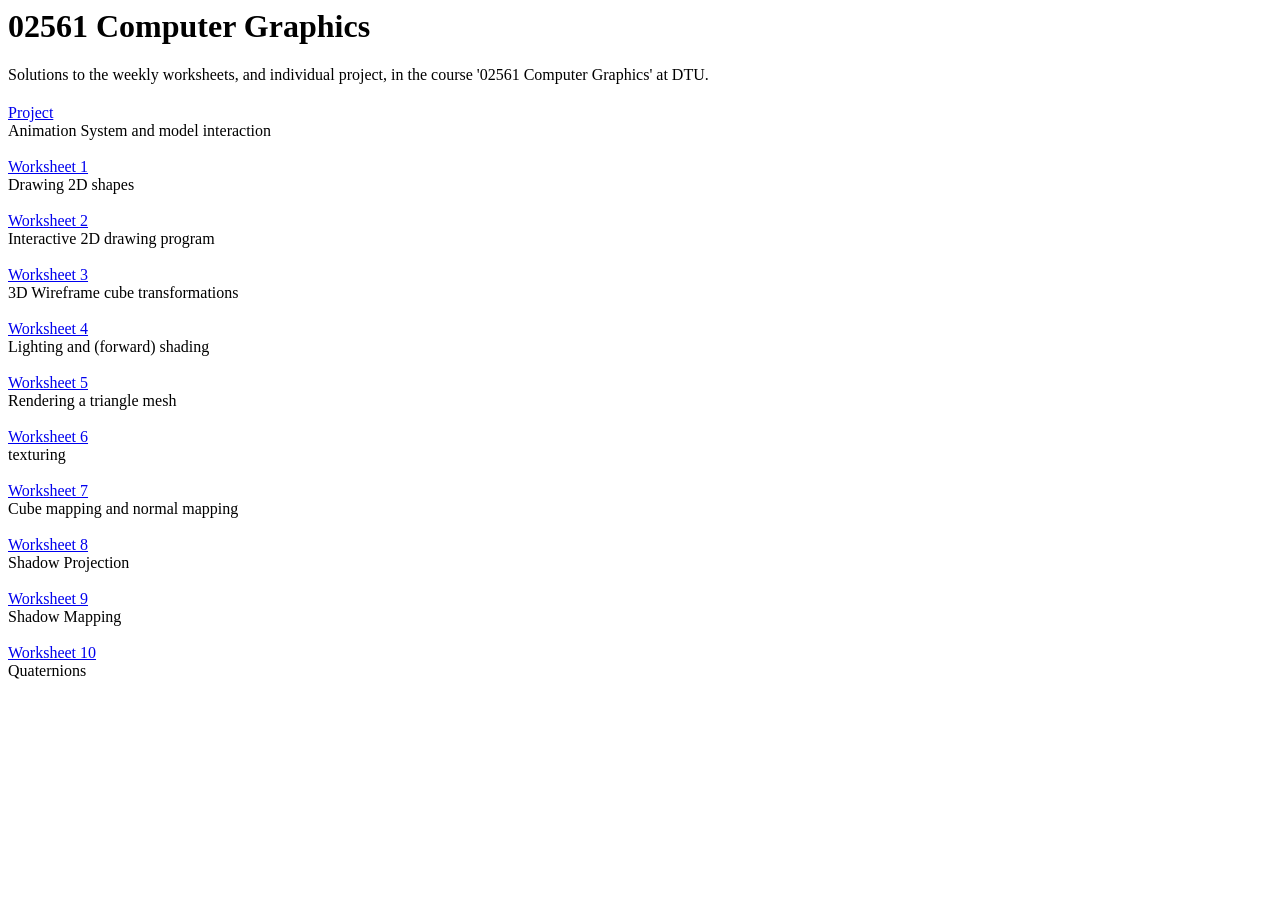
==== computergraphics/index.html @ fd913397 "cleanup" ====
<html lang="en"><head>
    <meta charset="UTF-8">
    <meta name="viewport" content="width=device-width, initial-scale=1.0">

    <link rel="stylesheet" href="general.css">

    <title>Computer Graphics</title>

</head>
<body>

    <h1>02561 Computer Graphics</h1>
    Solutions to the weekly worksheets, and individual project, in the course '02561 Computer Graphics' at DTU. 

    <h2></h2>

    <a href="Project/">Project</a><br>
    Animation System and model interaction<br><br>

    <a href="Worksheet01/">Worksheet 1</a><br>
    Drawing 2D shapes<br><br>

    <a href="Worksheet02/">Worksheet 2</a><br>
    Interactive 2D drawing program<br><br>

    <a href="Worksheet03/">Worksheet 3</a><br>
    3D Wireframe cube transformations<br><br>

    <a href="Worksheet04/">Worksheet 4</a><br>
    Lighting and (forward) shading<br><br>

    <a href="Worksheet05/">Worksheet 5</a><br>
    Rendering a triangle mesh<br><br>

    <a href="Worksheet06/">Worksheet 6</a><br>
    texturing<br><br>

    <a href="Worksheet07/">Worksheet 7</a><br>
    Cube mapping and normal mapping<br><br>

    <a href="Worksheet08/">Worksheet 8</a><br>
    Shadow Projection<br><br>

    <a href="Worksheet09/">Worksheet 9</a><br>
    Shadow Mapping<br><br>

    <a href="Worksheet10/">Worksheet 10</a><br>
    Quaternions<br><br>
</body></html>
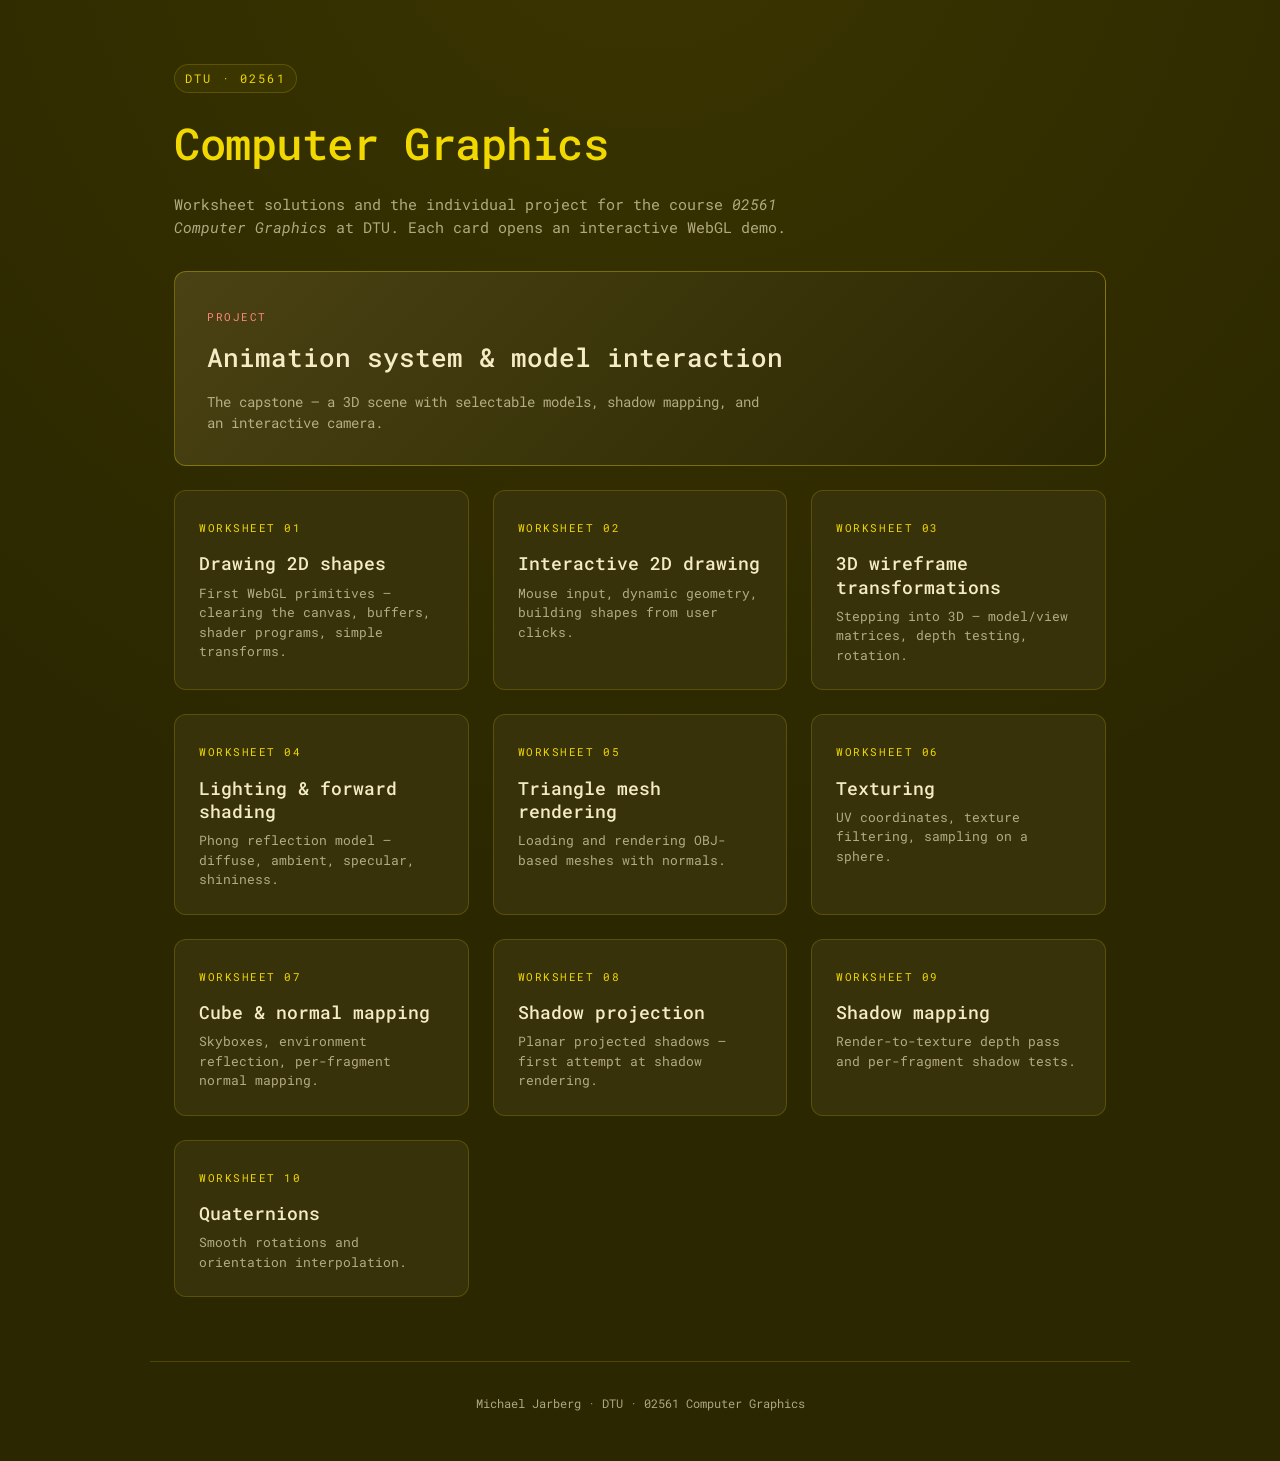
==== commit 528083bf: "look update" ====
--- a/computergraphics/index.html
+++ b/computergraphics/index.html
@@ -1,49 +1,103 @@
-<html lang="en"><head>
+<!doctype html>
+<html lang="en">
+<head>
     <meta charset="UTF-8">
     <meta name="viewport" content="width=device-width, initial-scale=1.0">
-
     <link rel="stylesheet" href="general.css">
-
-    <title>Computer Graphics</title>
-
+    <title>02561 Computer Graphics</title>
 </head>
 <body>
 
-    <h1>02561 Computer Graphics</h1>
-    Solutions to the weekly worksheets, and individual project, in the course '02561 Computer Graphics' at DTU. 
+<header class="site-header">
+    <span class="eyebrow">DTU &middot; 02561</span>
+    <h1>Computer Graphics</h1>
+    <p>Worksheet solutions and the individual project for the course <em>02561 Computer Graphics</em> at DTU. Each card opens an interactive WebGL demo.</p>
+</header>
 
-    <h2></h2>
+<main class="cards">
 
-    <a href="Project/">Project</a><br>
-    Animation System and model interaction<br><br>
+    <a class="card card--feature" href="Project/">
+        <span class="card-tag">Project</span>
+        <h3>Animation system &amp; model interaction</h3>
+        <p>The capstone &mdash; a 3D scene with selectable models, shadow mapping, and an interactive camera.</p>
+        <span class="card-arrow">&rarr;</span>
+    </a>
 
-    <a href="Worksheet01/">Worksheet 1</a><br>
-    Drawing 2D shapes<br><br>
+    <a class="card" href="Worksheet01/">
+        <span class="card-tag">Worksheet 01</span>
+        <h3>Drawing 2D shapes</h3>
+        <p>First WebGL primitives &mdash; clearing the canvas, buffers, shader programs, simple transforms.</p>
+        <span class="card-arrow">&rarr;</span>
+    </a>
 
-    <a href="Worksheet02/">Worksheet 2</a><br>
-    Interactive 2D drawing program<br><br>
+    <a class="card" href="Worksheet02/">
+        <span class="card-tag">Worksheet 02</span>
+        <h3>Interactive 2D drawing</h3>
+        <p>Mouse input, dynamic geometry, building shapes from user clicks.</p>
+        <span class="card-arrow">&rarr;</span>
+    </a>
 
-    <a href="Worksheet03/">Worksheet 3</a><br>
-    3D Wireframe cube transformations<br><br>
+    <a class="card" href="Worksheet03/">
+        <span class="card-tag">Worksheet 03</span>
+        <h3>3D wireframe transformations</h3>
+        <p>Stepping into 3D &mdash; model/view matrices, depth testing, rotation.</p>
+        <span class="card-arrow">&rarr;</span>
+    </a>
 
-    <a href="Worksheet04/">Worksheet 4</a><br>
-    Lighting and (forward) shading<br><br>
+    <a class="card" href="Worksheet04/">
+        <span class="card-tag">Worksheet 04</span>
+        <h3>Lighting &amp; forward shading</h3>
+        <p>Phong reflection model &mdash; diffuse, ambient, specular, shininess.</p>
+        <span class="card-arrow">&rarr;</span>
+    </a>
 
-    <a href="Worksheet05/">Worksheet 5</a><br>
-    Rendering a triangle mesh<br><br>
+    <a class="card" href="Worksheet05/">
+        <span class="card-tag">Worksheet 05</span>
+        <h3>Triangle mesh rendering</h3>
+        <p>Loading and rendering OBJ-based meshes with normals.</p>
+        <span class="card-arrow">&rarr;</span>
+    </a>
 
-    <a href="Worksheet06/">Worksheet 6</a><br>
-    texturing<br><br>
+    <a class="card" href="Worksheet06/">
+        <span class="card-tag">Worksheet 06</span>
+        <h3>Texturing</h3>
+        <p>UV coordinates, texture filtering, sampling on a sphere.</p>
+        <span class="card-arrow">&rarr;</span>
+    </a>
 
-    <a href="Worksheet07/">Worksheet 7</a><br>
-    Cube mapping and normal mapping<br><br>
+    <a class="card" href="Worksheet07/">
+        <span class="card-tag">Worksheet 07</span>
+        <h3>Cube &amp; normal mapping</h3>
+        <p>Skyboxes, environment reflection, per-fragment normal mapping.</p>
+        <span class="card-arrow">&rarr;</span>
+    </a>
 
-    <a href="Worksheet08/">Worksheet 8</a><br>
-    Shadow Projection<br><br>
+    <a class="card" href="Worksheet08/">
+        <span class="card-tag">Worksheet 08</span>
+        <h3>Shadow projection</h3>
+        <p>Planar projected shadows &mdash; first attempt at shadow rendering.</p>
+        <span class="card-arrow">&rarr;</span>
+    </a>
 
-    <a href="Worksheet09/">Worksheet 9</a><br>
-    Shadow Mapping<br><br>
+    <a class="card" href="Worksheet09/">
+        <span class="card-tag">Worksheet 09</span>
+        <h3>Shadow mapping</h3>
+        <p>Render-to-texture depth pass and per-fragment shadow tests.</p>
+        <span class="card-arrow">&rarr;</span>
+    </a>
 
-    <a href="Worksheet10/">Worksheet 10</a><br>
-    Quaternions<br><br>
-</body></html>+    <a class="card" href="Worksheet10/">
+        <span class="card-tag">Worksheet 10</span>
+        <h3>Quaternions</h3>
+        <p>Smooth rotations and orientation interpolation.</p>
+        <span class="card-arrow">&rarr;</span>
+    </a>
+
+</main>
+
+<footer class="site-footer">
+    Michael Jarberg &middot; DTU &middot; 02561 Computer Graphics
+</footer>
+
+</body>
+</html>
--- a/computergraphics/general.css
+++ b/computergraphics/general.css
@@ -0,0 +1,394 @@
+@import url('https://fonts.googleapis.com/css?family=Roboto+Mono:wght@300;400;500;700&display=swap');
+
+/* =========================================================== */
+/*  Design tokens                                              */
+/* =========================================================== */
+
+:root {
+    /* Original palette — preserved so canvas pages stay on-brand */
+    --color_primary: #f0d800;          /* mustard yellow */
+    --color_primary_dark: #2b2700;     /* deep brown bg */
+    --color_secondary: #333540;        /* slate (toolbox panels) */
+    --color_accent: #ff8878;           /* coral */
+    --color_code: #dad1a2;             /* muted parchment */
+
+    /* Extended palette for the redesigned pages */
+    --color_card: #38320a;
+    --color_card_hover: #4a4214;
+    --color_border: rgba(240, 216, 0, 0.18);
+    --color_text: #f5ecc6;
+    --color_muted: rgba(245, 236, 198, 0.65);
+
+    --radius: 12px;
+    --radius_sm: 6px;
+
+    --space_1: 8px;
+    --space_2: 16px;
+    --space_3: 24px;
+    --space_4: 32px;
+    --space_5: 48px;
+    --space_6: 64px;
+
+    --font_mono: 'Roboto Mono', ui-monospace, SFMono-Regular, Menlo, Monaco, monospace;
+
+    --shadow_md: 0 4px 16px rgba(0, 0, 0, 0.45);
+}
+
+* { box-sizing: border-box; }
+
+html, body {
+    margin: 0;
+    padding: 0;
+    background-color: var(--color_primary_dark);
+    color: var(--color_text);
+    font-family: var(--font_mono);
+    font-size: 15px;
+    line-height: 1.55;
+    -webkit-font-smoothing: antialiased;
+    -moz-osx-font-smoothing: grayscale;
+}
+
+body {
+    background:
+        radial-gradient(circle at 50% -10%, rgba(240, 216, 0, 0.08), transparent 60%),
+        var(--color_primary_dark);
+    min-height: 100vh;
+}
+
+a {
+    color: var(--color_accent);
+    text-decoration: none;
+    transition: color 0.15s ease;
+}
+a:hover { color: var(--color_primary); }
+
+/* =========================================================== */
+/*  Site header                                                */
+/* =========================================================== */
+
+.site-header {
+    max-width: 980px;
+    margin: 0 auto;
+    padding: var(--space_6) var(--space_3) var(--space_4);
+    text-align: left;
+}
+.site-header .breadcrumb {
+    display: inline-flex;
+    align-items: center;
+    gap: var(--space_1);
+    margin-bottom: var(--space_3);
+    font-size: 13px;
+    color: var(--color_muted);
+}
+.site-header .breadcrumb a { color: var(--color_muted); }
+.site-header .breadcrumb a:hover { color: var(--color_primary); }
+.site-header .breadcrumb .sep { color: rgba(245, 236, 198, 0.3); }
+
+.site-header .eyebrow {
+    display: inline-block;
+    color: var(--color_primary);
+    font-size: 12px;
+    letter-spacing: 0.18em;
+    text-transform: uppercase;
+    margin-bottom: var(--space_2);
+    padding: 4px 10px;
+    border: 1px solid var(--color_border);
+    border-radius: 999px;
+    background: rgba(240, 216, 0, 0.04);
+}
+
+.site-header h1 {
+    font-family: var(--font_mono);
+    font-weight: 500;
+    font-size: clamp(28px, 4vw, 44px);
+    letter-spacing: -0.01em;
+    margin: 0 0 var(--space_2);
+    color: var(--color_primary);
+}
+.site-header p {
+    margin: 0;
+    color: var(--color_muted);
+    max-width: 640px;
+}
+
+/* =========================================================== */
+/*  Card grid (landing)                                        */
+/* =========================================================== */
+
+.cards {
+    max-width: 980px;
+    margin: 0 auto;
+    padding: 0 var(--space_3) var(--space_6);
+    display: grid;
+    grid-template-columns: repeat(auto-fill, minmax(260px, 1fr));
+    gap: var(--space_3);
+}
+
+.card {
+    display: block;
+    padding: var(--space_3);
+    background: var(--color_card);
+    border: 1px solid var(--color_border);
+    border-radius: var(--radius);
+    color: var(--color_text);
+    transition: transform 0.15s ease, background 0.15s ease, border-color 0.15s ease;
+    text-decoration: none;
+    position: relative;
+    overflow: hidden;
+}
+.card:hover {
+    background: var(--color_card_hover);
+    border-color: rgba(240, 216, 0, 0.45);
+    transform: translateY(-2px);
+}
+.card .card-tag {
+    display: inline-block;
+    color: var(--color_primary);
+    font-size: 11px;
+    letter-spacing: 0.14em;
+    text-transform: uppercase;
+    margin-bottom: var(--space_2);
+}
+.card h3 {
+    margin: 0 0 var(--space_1);
+    font-size: 18px;
+    font-weight: 500;
+    color: var(--color_text);
+    line-height: 1.3;
+}
+.card p {
+    margin: 0;
+    color: var(--color_muted);
+    font-size: 13px;
+    line-height: 1.5;
+}
+.card .card-arrow {
+    position: absolute;
+    bottom: var(--space_3);
+    right: var(--space_3);
+    color: var(--color_accent);
+    font-size: 18px;
+    opacity: 0;
+    transform: translateX(-4px);
+    transition: opacity 0.2s ease, transform 0.2s ease;
+}
+.card:hover .card-arrow {
+    opacity: 1;
+    transform: translateX(0);
+}
+
+/* Hero card for the Project — spans the full row */
+.card--feature {
+    grid-column: 1 / -1;
+    background: linear-gradient(135deg, #4a4214 0%, #2b2700 100%);
+    border-color: rgba(240, 216, 0, 0.35);
+    padding: var(--space_4);
+}
+.card--feature .card-tag { color: var(--color_accent); }
+.card--feature h3 {
+    font-size: clamp(20px, 2.4vw, 26px);
+    margin-bottom: var(--space_2);
+}
+.card--feature p {
+    font-size: 14px;
+    max-width: 560px;
+}
+
+/* =========================================================== */
+/*  Parts list (worksheet pages)                               */
+/* =========================================================== */
+
+.parts-list {
+    max-width: 720px;
+    margin: 0 auto var(--space_6);
+    padding: 0 var(--space_3);
+    list-style: none;
+}
+.parts-list li {
+    margin: 0;
+    border-bottom: 1px solid var(--color_border);
+}
+.parts-list li:first-child {
+    border-top: 1px solid var(--color_border);
+}
+.parts-list a {
+    display: flex;
+    align-items: center;
+    justify-content: space-between;
+    padding: var(--space_2);
+    color: var(--color_text);
+    transition: background 0.15s ease, padding-left 0.15s ease;
+}
+.parts-list a:hover {
+    background: rgba(240, 216, 0, 0.05);
+    padding-left: var(--space_3);
+    color: var(--color_primary);
+}
+.parts-list a .part-num {
+    color: var(--color_primary);
+    font-size: 12px;
+    letter-spacing: 0.15em;
+    margin-right: var(--space_2);
+}
+.parts-list a .part-arrow {
+    color: var(--color_accent);
+    opacity: 0.55;
+}
+.parts-list a:hover .part-arrow { opacity: 1; }
+
+/* =========================================================== */
+/*  Footer                                                     */
+/* =========================================================== */
+
+.site-footer {
+    max-width: 980px;
+    margin: 0 auto;
+    padding: var(--space_4) var(--space_3) var(--space_5);
+    color: var(--color_muted);
+    font-size: 12px;
+    text-align: center;
+    border-top: 1px solid var(--color_border);
+}
+.site-footer a {
+    color: var(--color_muted);
+    border-bottom: 1px dotted var(--color_border);
+}
+.site-footer a:hover { color: var(--color_primary); }
+
+@media (max-width: 600px) {
+    .site-header { padding: var(--space_4) var(--space_2) var(--space_3); }
+    .cards { padding: 0 var(--space_2) var(--space_4); gap: var(--space_2); }
+    .parts-list { padding: 0 var(--space_2); }
+}
+
+/* =========================================================== */
+/*  PRESERVED legacy classes                                   */
+/*  These are referenced by the interactive canvas pages       */
+/*  (Project/index.html and Worksheet*/partNN/main.html).      */
+/*  Keeping them functional so existing demos keep working.    */
+/* =========================================================== */
+
+.program-container {
+    margin: auto;
+    max-width: 1100px;
+}
+
+.program-container td {
+    padding: 0;
+    vertical-align: top;
+    height: 100%;
+}
+
+.canvas {
+    margin: 0 auto;
+}
+
+.toolbox {
+    width: 220px;
+    margin: auto;
+    border-collapse: collapse;
+    background: var(--color_card);
+    border: 1px solid var(--color_border);
+    border-radius: var(--radius_sm);
+    padding: 8px;
+    color: var(--color_text);
+}
+.toolbox-row {
+    border-bottom: 1px solid var(--color_border);
+}
+.toolbox-row td {
+    padding-top: 10px;
+    padding-bottom: 10px;
+    text-align: left;
+}
+.toolbox .toolbox-row:last-child {
+    border-bottom: none;
+    padding-bottom: 0;
+}
+.toolbox b {
+    color: var(--color_primary);
+    font-weight: 500;
+}
+
+.radio-list {
+    width: 150px;
+    height: 100px;
+    background-color: var(--color_secondary);
+    margin: auto;
+    overflow: auto;
+}
+
+.label {
+    margin: 0 auto 8px auto;
+    font-weight: bold;
+}
+
+.description {
+    margin: auto;
+    margin-top: 1%;
+    margin-bottom: 5%;
+    width: 55%;
+    min-width: 700px;
+    text-align: center;
+}
+
+.seperator {
+    margin: 1%;
+    margin-right: auto;
+    margin-left: auto;
+    width: 60%;
+    border-top: dashed;
+    border-width: 1.75px;
+    opacity: 0.5;
+    border-color: white;
+}
+
+button {
+    height: 28px;
+    font-family: var(--font_mono);
+    color: var(--color_primary_dark);
+    background-color: var(--color_primary);
+    border: none;
+    padding: 4px 12px;
+    border-radius: var(--radius_sm);
+    outline: none;
+    font-size: 13px;
+    cursor: pointer;
+    transition: background 0.15s ease, transform 0.15s ease;
+}
+button:hover {
+    background-color: var(--color_accent);
+    color: white;
+}
+button:active { transform: scale(0.97); }
+
+input[type="range"].slider {
+    width: 100%;
+    accent-color: var(--color_primary);
+}
+input[type="color"] {
+    border: 1px solid var(--color_border);
+    border-radius: var(--radius_sm);
+    background: var(--color_card);
+    cursor: pointer;
+    height: 26px;
+    width: 50px;
+    padding: 0;
+}
+input[type="checkbox"] {
+    accent-color: var(--color_primary);
+}
+
+strong {
+    display: block;
+    margin: 20px;
+    font-weight: normal;
+    font-style: italic;
+    color: var(--color_code);
+}
+
+p.fps-text {
+    color: var(--color_primary);
+    font-size: 12px;
+    letter-spacing: 0.1em;
+}
